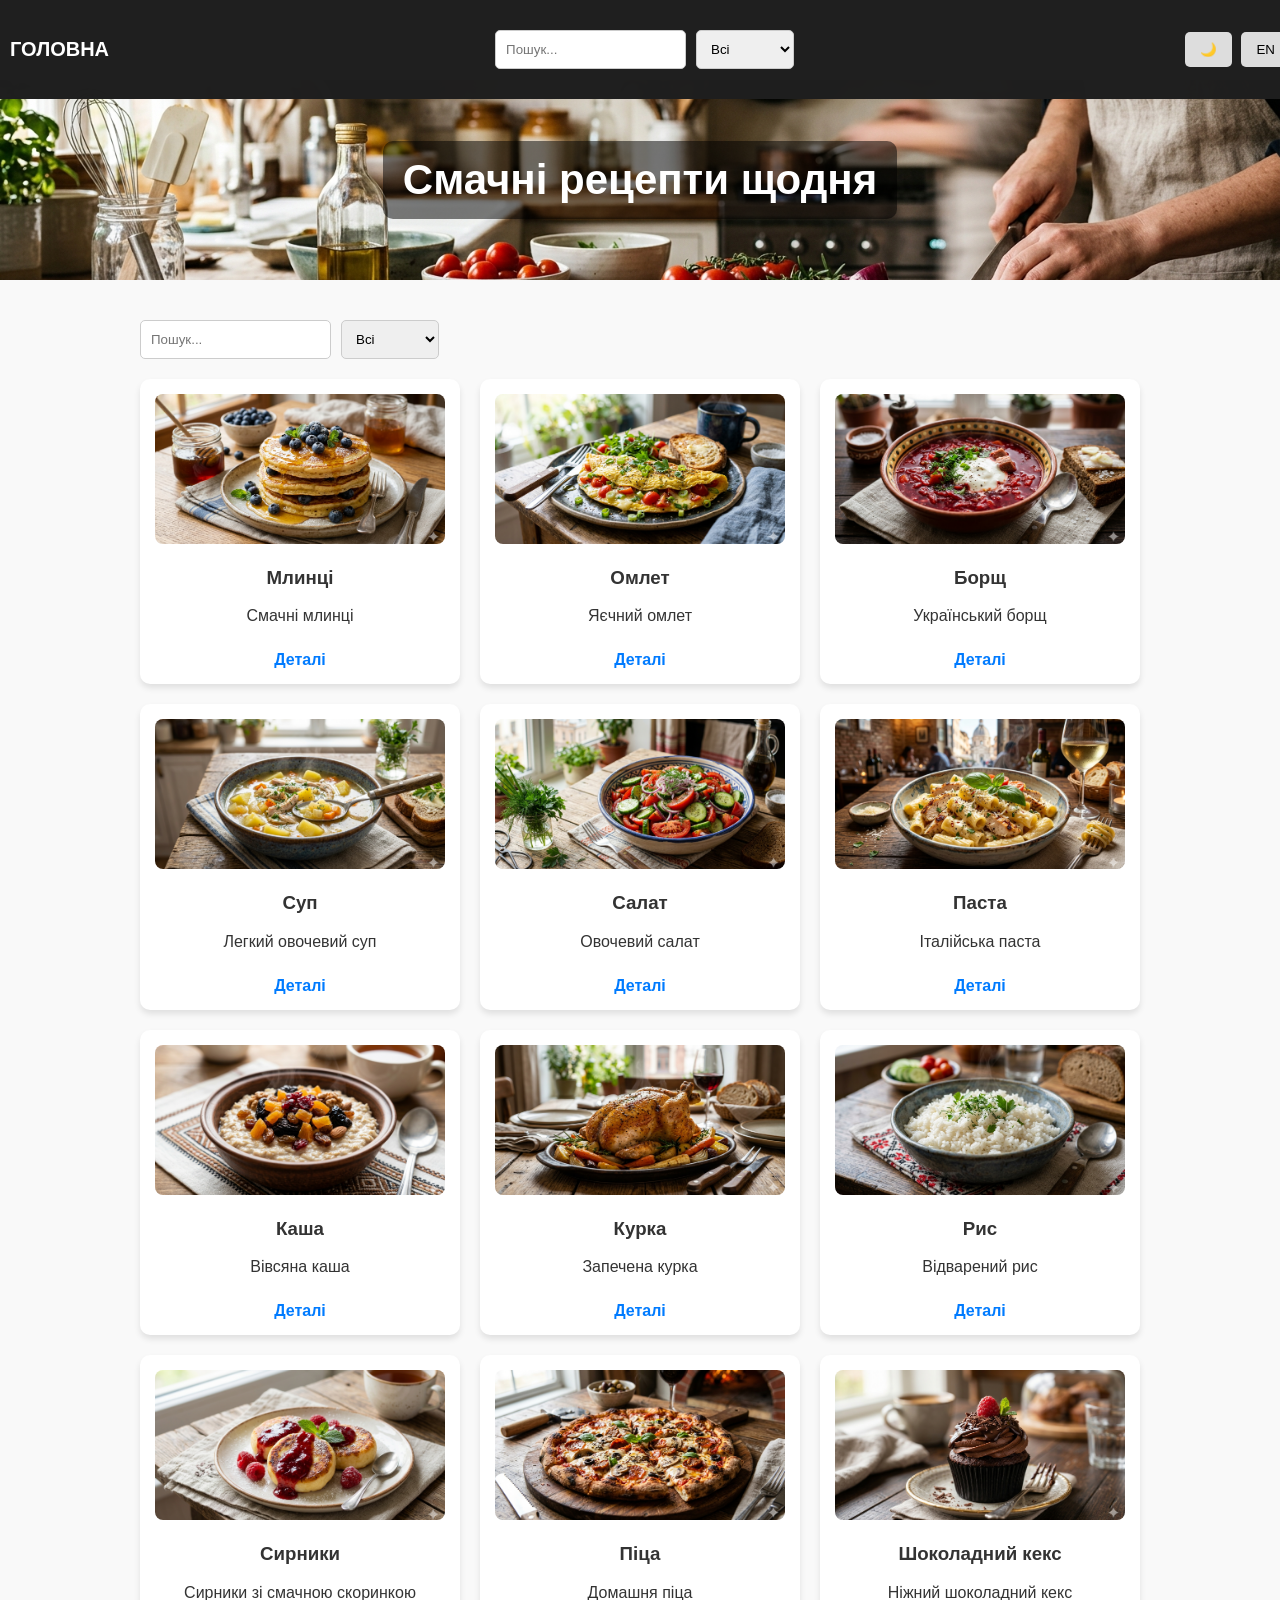
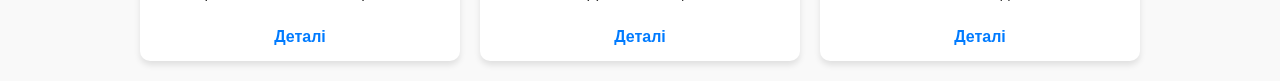
==== index.html @ 2b11c4c3 "Перший коміт сайту" ====
<!DOCTYPE html>
<html lang="uk">
<head>
    <meta charset="UTF-8">
    <meta name="viewport" content="width=device-width, initial-scale=1.0">
    <title>Рецепти</title>
    <link rel="stylesheet" href="style.css">
    <script src="app.js" defer></script>
    <link rel="icon" type="image/png" href="img/favicon.png">
</head>
<body>


<div id="header">
    <div class="header">

        <div class="nav-bar">
            <a href="index.html" class="logo" id="homeText">ГОЛОВНА</a>

            <div class="search-bar">
                <input type="text" id="search" placeholder="Пошук...">
                <select id="filter">
                    <option value="all" id="optAll">Всі</option>
                    <option value="breakfast" id="optBreakfast">Сніданок</option>
                    <option value="lunch" id="optLunch">Обід</option>
                    <option value="dinner" id="optDinner">Вечеря</option>
                </select>
            </div>

            <div class="controls">
                <button id="themeToggle">🌙</button>
                <button id="langToggle">EN</button>
            </div>
        </div>

    </div>
</div>

<section class="hero">
    <h2 id="heroText">Смачні рецепти щодня</h2>
</section>

<main class="container">


    <div class="search-bar">
        <input type="text" id="search" placeholder="Пошук...">
        <select id="filter">
            <option value="all">Всі</option>
            <option value="breakfast">Сніданок</option>
            <option value="lunch">Обід</option>
            <option value="dinner">Вечеря</option>
        </select>
    </div>

    <div id="recipes" class="grid"></div>

</main>

</body>
</html>
---- style.css ----
:root {
    --bg-color: #f9f9f9;
    --text-color: #333;
    --card-bg: #fff;
}

#header {
    position: fixed;   /* фіксує */
    top: 0;
    left: 0;
    width: 100%;
    z-index: 1000;
}

#header .header {
    background-color: rgba(31, 30, 30, 0.9);
    padding: 10px 0;
}

#header .nav-bar {
    display: flex;
    justify-content: center;
    align-items: center;
}

#header h1 {
    color: white;
    margin: 0;
}

#header a {
    text-decoration: none;
}

/* ФІКСОВАНА ПАНЕЛЬ */
#header {
    position: fixed;
    top: 0;
    left: 0;
    width: 100%;
    background: rgba(31, 30, 30, 0.95);
    z-index: 1000;
}

.nav-bar {
    display: flex;
    align-items: center;
    justify-content: space-between;
    max-width: 1100px;
    margin: auto;
    padding: 10px;
}

/* ЛОГО */
.logo {
    color: white;
    font-weight: bold;
    text-decoration: none;
    font-size: 20px;
}

/* ПОШУК */
.search-bar {
    display: flex;
    gap: 10px;
}

/* КНОПКИ */
.controls button {
    margin-left: 5px;
}

/* HERO */
.hero {
    margin-top: 80px;
    height: 200px;
    background: url('img/one.png') center/cover no-repeat;
    display: flex;
    align-items: center;
    justify-content: center;
    color: white;
    font-size: 28px;
    font-weight: bold;
}



.hero h2 {
    
    background: rgba(0, 0, 0, 0.5); 
    padding: 15px 20px;
    border-radius: 10px;
}


/* КОНТЕНТ */
main {
    margin-top: 20px;
}

main {
    margin-top: 80px;
}

#header .nav-bar{
    display: flex;
    align-items: center;
    justify-content: space-between;
    width: 100%;
    height: 100%;
    max-width: 1300px;
    padding: 0 10px;
}


body.dark {
    --bg-color: #1e1e1e;
    --text-color: #f5f5f5;
    --card-bg: #2d2d2d;
}

body {
    font-family: 'Segoe UI', Tahoma, Geneva, Verdana, sans-serif;
    margin: 0;
    padding: 0;
    background-color: var(--bg-color);
    color: var(--text-color);
    transition: 0.3s;
}

.container {
    max-width: 1000px;
    margin: 0 auto;
    padding: 20px;
}

 

.search-bar {
    display: flex;
    gap: 10px;
    margin: 20px 0;
}

input, select {
    padding: 10px;
    border-radius: 5px;
    border: 1px solid #ccc;
}

.grid {
    display: grid;
    grid-template-columns: repeat(auto-fill, minmax(250px, 1fr));
    gap: 20px;
}

.card {
    background: var(--card-bg);
    padding: 15px;
    border-radius: 10px;
    box-shadow: 0 4px 6px rgba(0,0,0,0.1);
    text-align: center;
}

.card img {
    width: 100%;
    height: 150px;
    object-fit: cover;
    border-radius: 8px;
}

.card a {
    display: inline-block;
    margin-top: 10px;
    text-decoration: none;
    color: #007bff;
    font-weight: bold;
}

.recipe-details img {
    max-width: 100%;
    height: auto;
    border-radius: 15px;
}

button {
    cursor: pointer;
    padding: 10px 15px;
    border: none;
    border-radius: 5px;
    background: #ddd;
}

button:hover {
    background: #ccc;
}
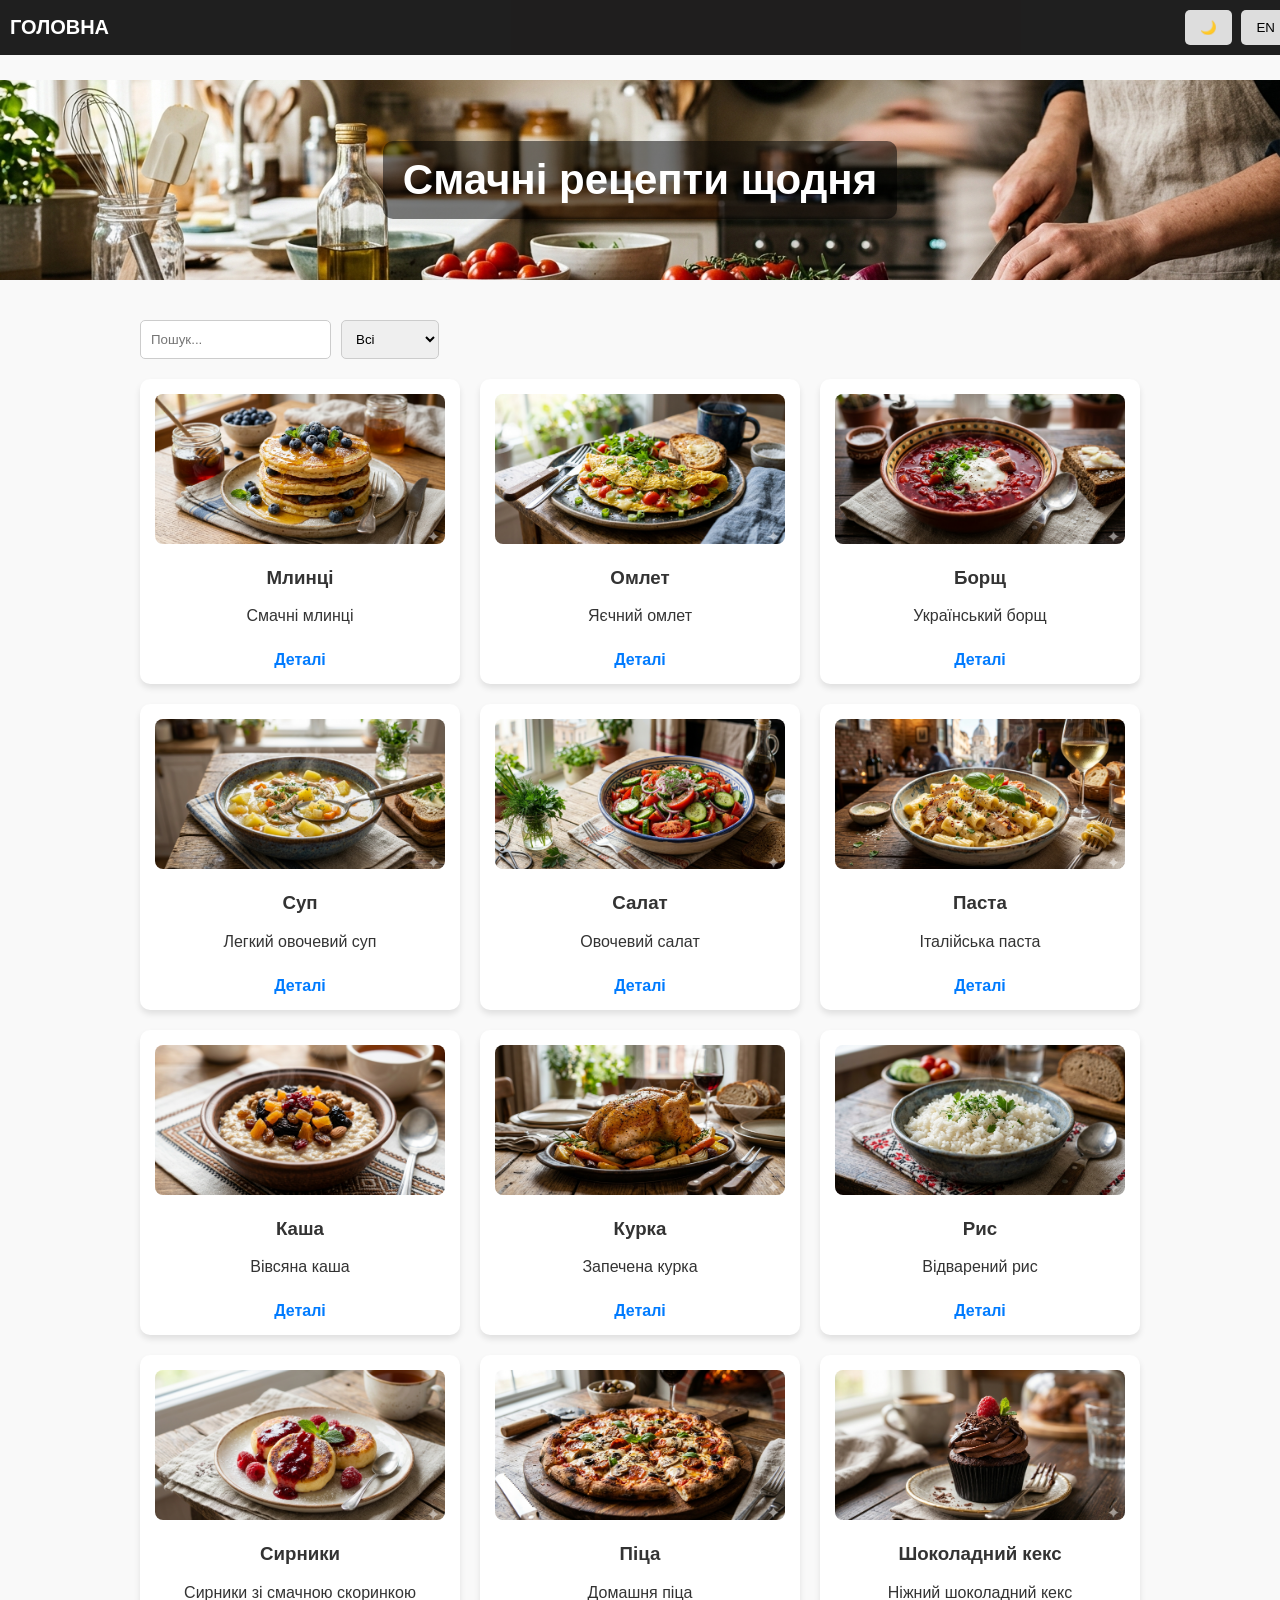
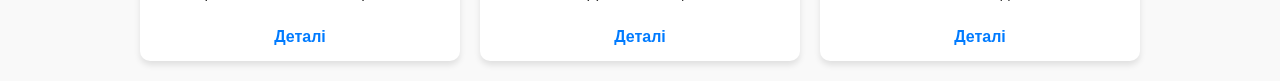
==== commit 84472e6d: "Update index.html" ====
--- a/index.html
+++ b/index.html
@@ -16,16 +16,6 @@
 
         <div class="nav-bar">
             <a href="index.html" class="logo" id="homeText">ГОЛОВНА</a>
-
-            <div class="search-bar">
-                <input type="text" id="search" placeholder="Пошук...">
-                <select id="filter">
-                    <option value="all" id="optAll">Всі</option>
-                    <option value="breakfast" id="optBreakfast">Сніданок</option>
-                    <option value="lunch" id="optLunch">Обід</option>
-                    <option value="dinner" id="optDinner">Вечеря</option>
-                </select>
-            </div>
 
             <div class="controls">
                 <button id="themeToggle">🌙</button>
@@ -58,4 +48,4 @@
 </main>
 
 </body>
-</html>+</html>
--- a/style.css
+++ b/style.css
@@ -5,7 +5,7 @@
 }
 
 #header {
-    position: fixed;   /* фіксує */
+    position: fixed; 
     top: 0;
     left: 0;
     width: 100%;
@@ -32,7 +32,6 @@
     text-decoration: none;
 }
 
-/* ФІКСОВАНА ПАНЕЛЬ */
 #header {
     position: fixed;
     top: 0;
@@ -70,7 +69,6 @@
     margin-left: 5px;
 }
 
-/* HERO */
 .hero {
     margin-top: 80px;
     height: 200px;
@@ -93,7 +91,6 @@
 }
 
 
-/* КОНТЕНТ */
 main {
     margin-top: 20px;
 }
@@ -193,4 +190,4 @@
 
 button:hover {
     background: #ccc;
-}+}
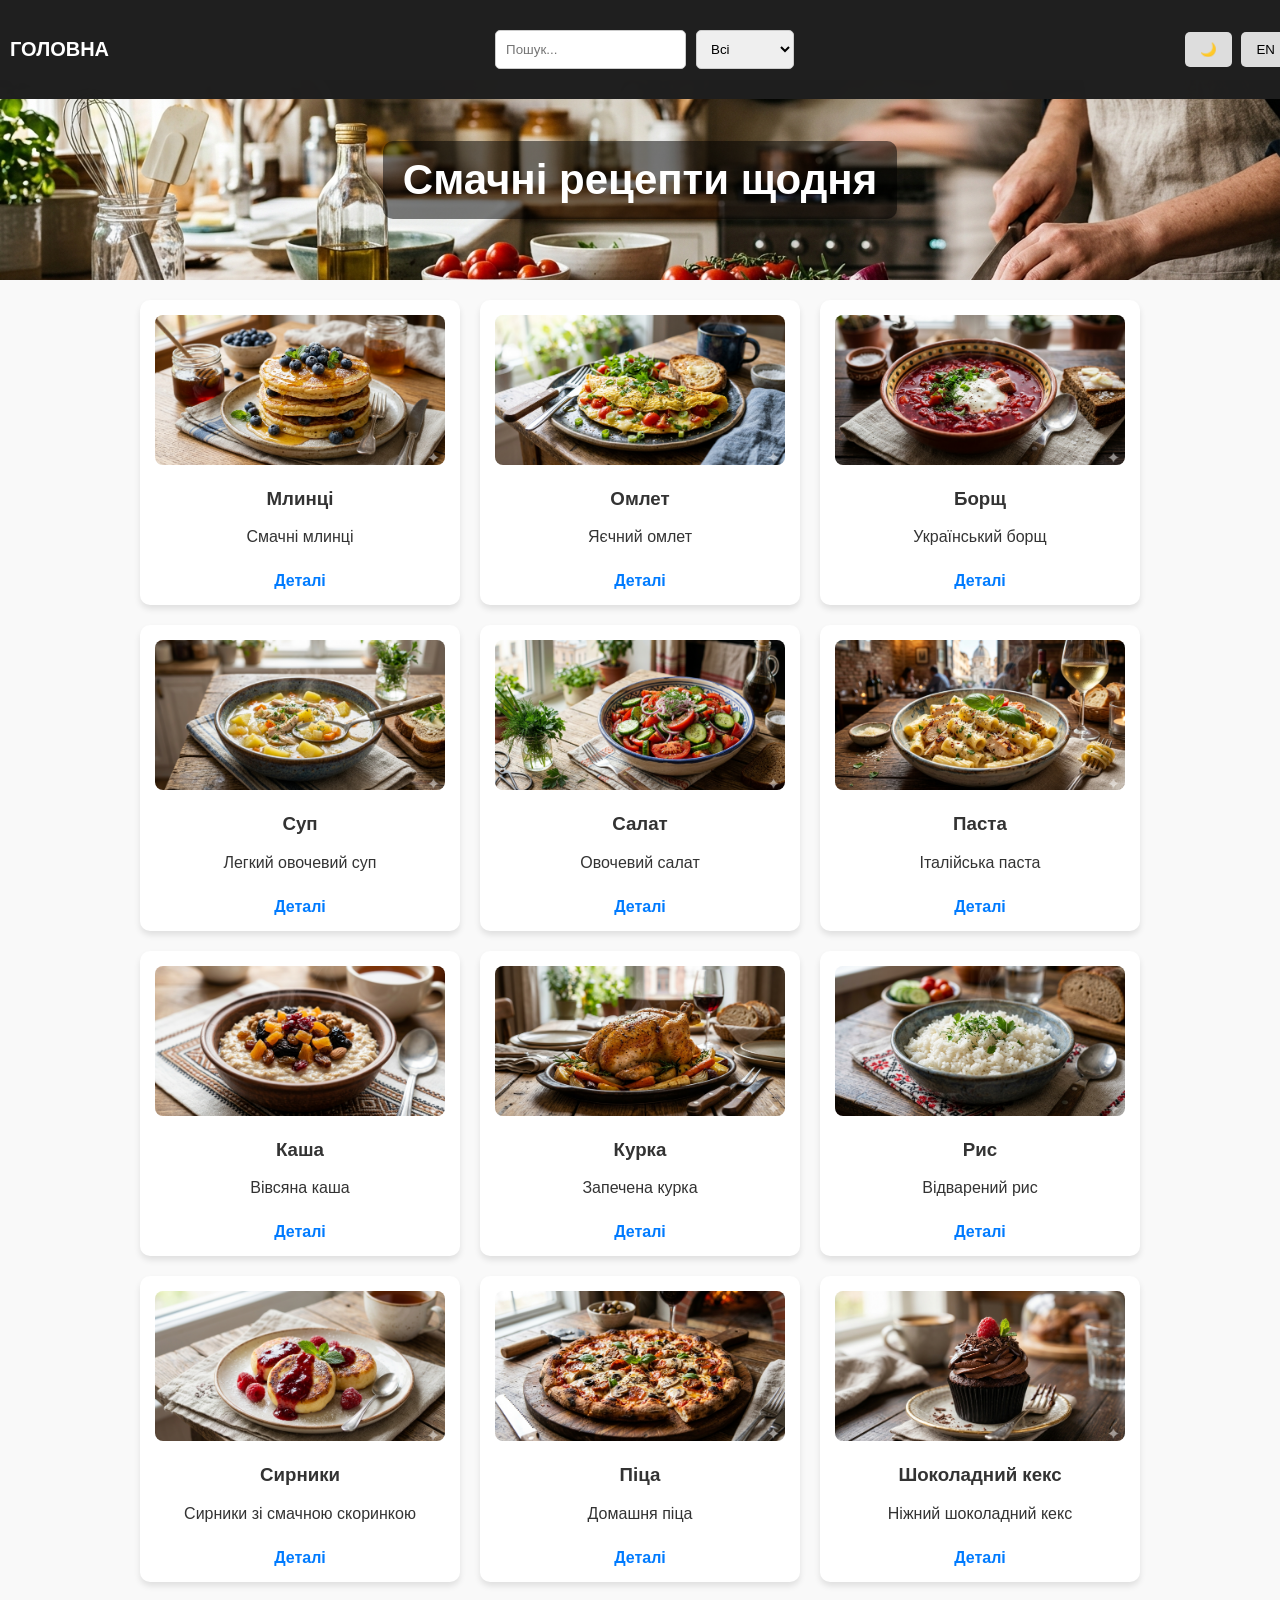
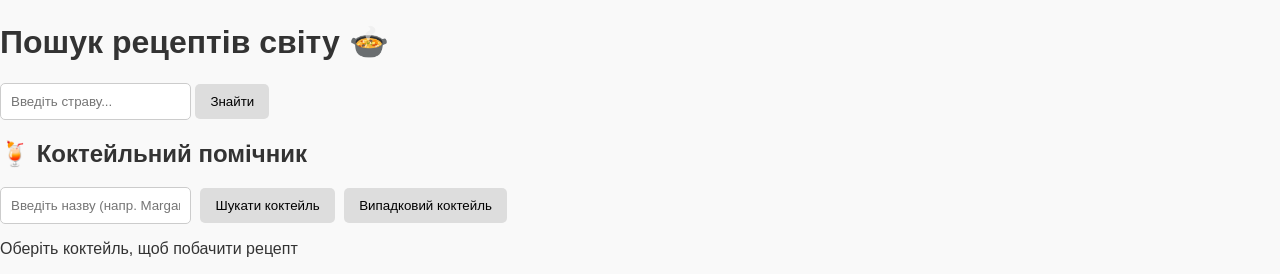
==== commit 6407587d: "Update index.html" ====
--- a/index.html
+++ b/index.html
@@ -3,26 +3,33 @@
 <head>
     <meta charset="UTF-8">
     <meta name="viewport" content="width=device-width, initial-scale=1.0">
-    <title>Рецепти</title>
+    <title>Пошук рецептів світу 🍲🍹</title>
     <link rel="stylesheet" href="style.css">
-    <script src="app.js" defer></script>
     <link rel="icon" type="image/png" href="img/favicon.png">
 </head>
 <body>
 
-
 <div id="header">
     <div class="header">
-
         <div class="nav-bar">
             <a href="index.html" class="logo" id="homeText">ГОЛОВНА</a>
+
+            <div class="search-bar">
+                <input type="text" id="search" placeholder="Пошук...">
+                <select id="filter">
+                    <option value="all" id="optAll">Всі</option>
+                    <option value="breakfast" id="optBreakfast">Сніданок</option>
+                    <option value="lunch" id="optLunch">Обід</option>
+                    <option value="dinner" id="optDinner">Вечеря</option>
+                    <option value="desserts" id="optDesserts">Десерти</option>
+                </select>
+            </div>
 
             <div class="controls">
                 <button id="themeToggle">🌙</button>
                 <button id="langToggle">EN</button>
             </div>
         </div>
-
     </div>
 </div>
 
@@ -31,21 +38,30 @@
 </section>
 
 <main class="container">
-
-
-    <div class="search-bar">
-        <input type="text" id="search" placeholder="Пошук...">
-        <select id="filter">
-            <option value="all">Всі</option>
-            <option value="breakfast">Сніданок</option>
-            <option value="lunch">Обід</option>
-            <option value="dinner">Вечеря</option>
-        </select>
-    </div>
-
     <div id="recipes" class="grid"></div>
-
 </main>
 
+<div class="api-recipes">
+    <h1 id="apiTitle">Пошук рецептів світу 🍲</h1>
+    <div class="search-box">
+        <input type="text" id="mealInput" placeholder="Введіть страву...">
+        <button id="searchBtnMeal">Знайти</button>
+    </div>
+    <div id="result"></div>
+</div>
+
+<div class="cocktails-section">
+    <h2>🍹 Коктейльний помічник</h2>
+    <div class="controls">
+        <input type="text" id="cocktailSearchInput" placeholder="Введіть назву (напр. Margarita)">
+        <button id="cocktailSearchBtn">Шукати коктейль</button>
+        <button id="randomCocktailBtn" class="secondary">Випадковий коктейль</button>
+    </div>
+    <div id="cocktailResult" class="result-container">
+        <p class="placeholder">Оберіть коктейль, щоб побачити рецепт</p>
+    </div>
+</div>
+
+<script src="app.js"></script>
 </body>
 </html>
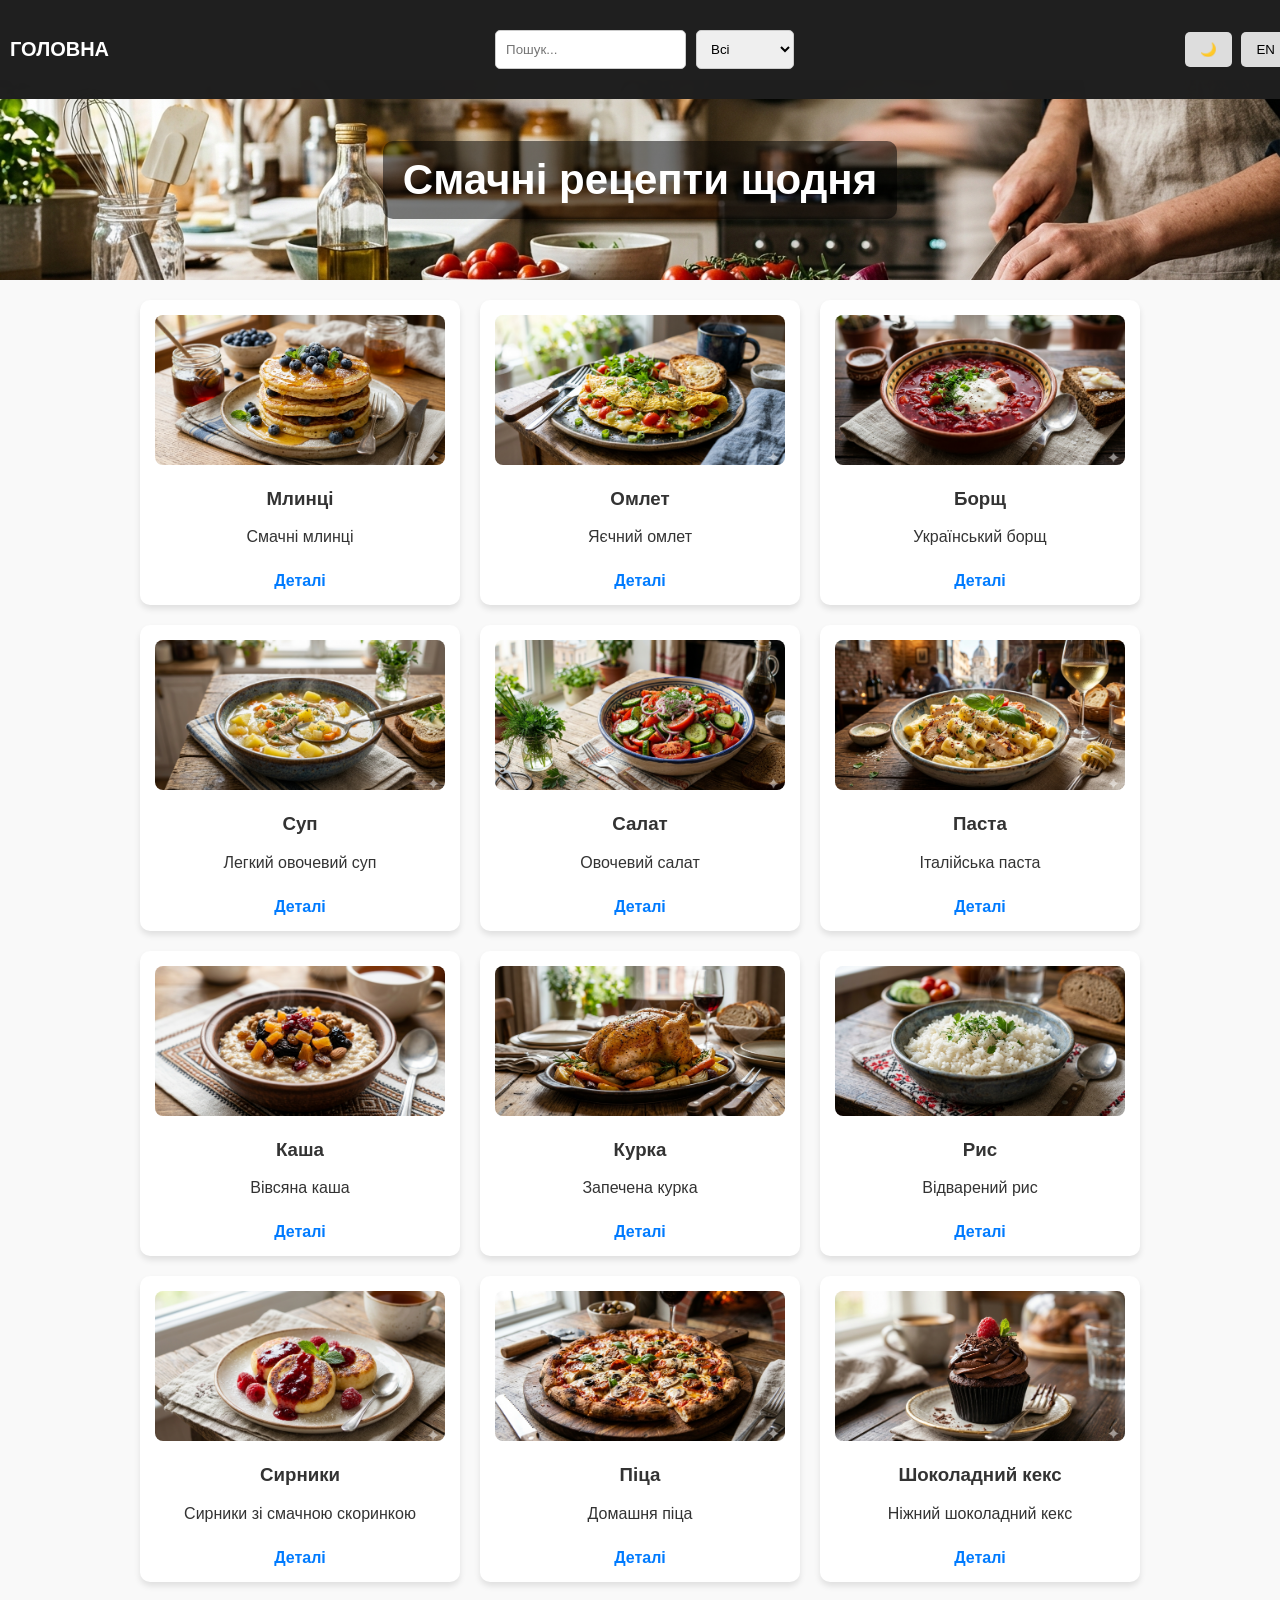
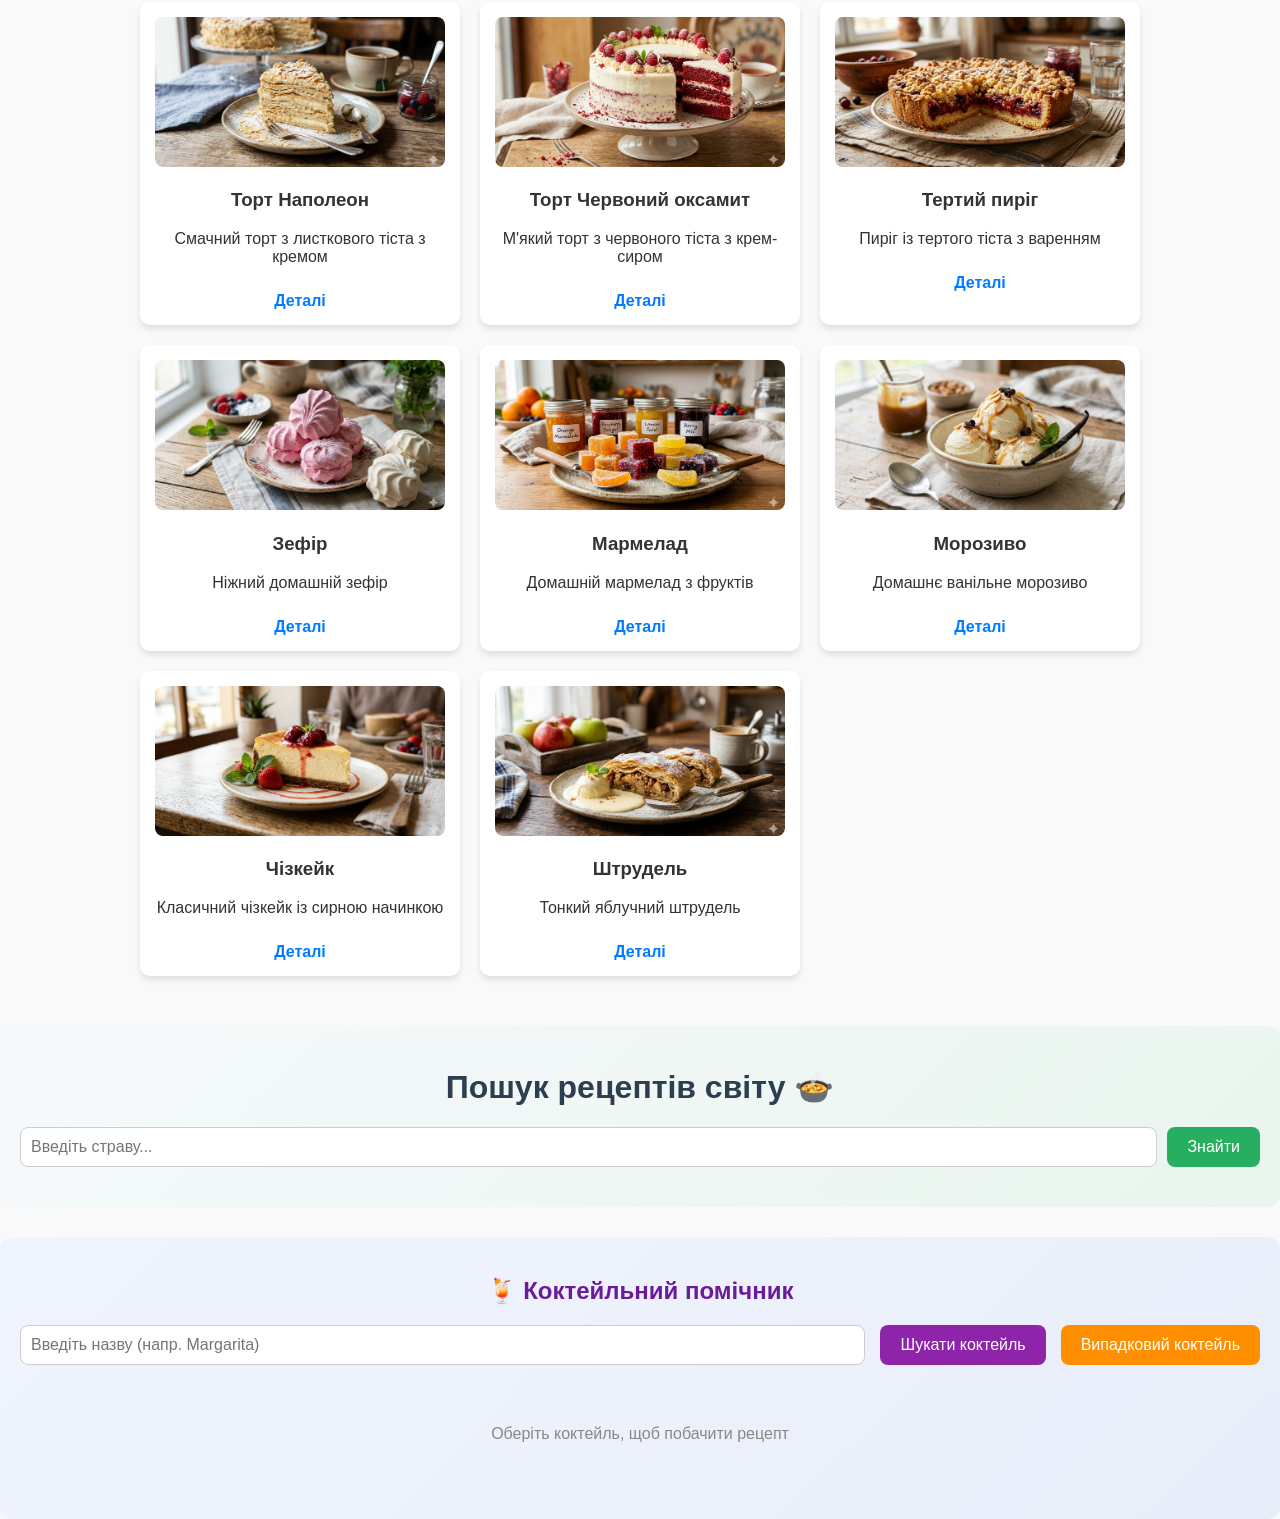
==== commit 4571d81e: "Update index.html" ====
--- a/index.html
+++ b/index.html
@@ -3,7 +3,7 @@
 <head>
     <meta charset="UTF-8">
     <meta name="viewport" content="width=device-width, initial-scale=1.0">
-    <title>Пошук рецептів світу 🍲🍹</title>
+    <title>Рецепти для всіх🍲🍹</title>
     <link rel="stylesheet" href="style.css">
     <link rel="icon" type="image/png" href="img/favicon.png">
 </head>
--- a/style.css
+++ b/style.css
@@ -5,7 +5,7 @@
 }
 
 #header {
-    position: fixed; 
+    position: fixed;
     top: 0;
     left: 0;
     width: 100%;
@@ -50,7 +50,6 @@
     padding: 10px;
 }
 
-/* ЛОГО */
 .logo {
     color: white;
     font-weight: bold;
@@ -58,13 +57,11 @@
     font-size: 20px;
 }
 
-/* ПОШУК */
 .search-bar {
     display: flex;
     gap: 10px;
 }
 
-/* КНОПКИ */
 .controls button {
     margin-left: 5px;
 }
@@ -81,16 +78,12 @@
     font-weight: bold;
 }
 
-
-
 .hero h2 {
-    
-    background: rgba(0, 0, 0, 0.5); 
+    background: rgba(0, 0, 0, 0.5);
     padding: 15px 20px;
     border-radius: 10px;
 }
 
-
 main {
     margin-top: 20px;
 }
@@ -99,7 +92,7 @@
     margin-top: 80px;
 }
 
-#header .nav-bar{
+#header .nav-bar {
     display: flex;
     align-items: center;
     justify-content: space-between;
@@ -108,7 +101,6 @@
     max-width: 1300px;
     padding: 0 10px;
 }
-
 
 body.dark {
     --bg-color: #1e1e1e;
@@ -131,8 +123,6 @@
     padding: 20px;
 }
 
- 
-
 .search-bar {
     display: flex;
     gap: 10px;
@@ -191,3 +181,215 @@
 button:hover {
     background: #ccc;
 }
+
+.api-recipes {
+    background: linear-gradient(135deg, #f6f9fc, #e9f5ee);
+    padding: 20px;
+    border-radius: 12px;
+    margin-top: 30px;
+}
+
+.api-recipes h1 {
+    text-align: center;
+    color: #2c3e50;
+}
+
+.api-recipes .search-box {
+    display: flex;
+    gap: 10px;
+    margin: 20px 0;
+}
+
+.api-recipes input {
+    flex: 1;
+    padding: 10px;
+    border: 1px solid #ccc;
+    border-radius: 8px;
+    font-size: 16px;
+}
+
+.api-recipes input:focus {
+    border-color: #27ae60;
+    outline: none;
+}
+
+.api-recipes button {
+    padding: 10px 20px;
+    background: #27ae60;
+    color: white;
+    border: none;
+    border-radius: 8px;
+    cursor: pointer;
+    font-size: 16px;
+}
+
+.api-recipes button:hover {
+    background: #219150;
+}
+
+.api-recipes .meal-card {
+    background: white;
+    border-radius: 12px;
+    padding: 20px;
+    margin-top: 20px;
+    box-shadow: 0 10px 25px rgba(0,0,0,0.1);
+    animation: fadeIn 0.5s ease-in-out;
+}
+
+.api-recipes .meal-card h2 {
+    margin-bottom: 10px;
+    color: #27ae60;
+}
+
+.api-recipes .meal-card h3 {
+    margin-top: 15px;
+}
+
+.api-recipes .meal-card a {
+    color: #e74c3c;
+    text-decoration: none;
+    font-weight: bold;
+}
+
+.api-recipes .meal-card a:hover {
+    text-decoration: underline;
+}
+
+.api-recipes .error {
+    color: #e74c3c;
+    font-weight: bold;
+}
+
+.api-recipes .meal-card {
+    text-align: center;
+    color: #222;
+}
+
+.api-recipes .meal-card img {
+    width: 500px;
+    max-width: 100%;
+    display: block;
+    margin: 15px auto;
+    border-radius: 10px;
+}
+
+.api-recipes .meal-card h2,
+.api-recipes .meal-card p {
+    color: #222;
+}
+
+.cocktails-section {
+    background: linear-gradient(135deg, #f0f4ff, #e8eef9);
+    padding: 20px;
+    border-radius: 12px;
+    margin-top: 30px;
+}
+
+body.dark .cocktails-section {
+    background: linear-gradient(135deg, #2a2a3a, #222232);
+}
+
+.cocktails-section h2 {
+    text-align: center;
+    color: #6a1b9a;
+}
+
+body.dark .cocktails-section h2 {
+    color: #ce93d8;
+}
+
+.cocktails-section .controls {
+    display: flex;
+    gap: 10px;
+    margin: 20px 0;
+    justify-content: center;
+    flex-wrap: wrap;
+}
+
+.cocktails-section input {
+    flex: 1;
+    padding: 10px;
+    border: 1px solid #ccc;
+    border-radius: 8px;
+    font-size: 16px;
+    min-width: 200px;
+}
+
+.cocktails-section button {
+    padding: 10px 20px;
+    background: #8e24aa;
+    color: white;
+    border: none;
+    border-radius: 8px;
+    cursor: pointer;
+    font-size: 16px;
+}
+
+.cocktails-section button.secondary {
+    background: #ff8f00;
+}
+
+.cocktails-section button:hover {
+    filter: brightness(0.9);
+}
+
+.cocktails-section .cocktail-card {
+    background: white;
+    border-radius: 12px;
+    padding: 20px;
+    margin-top: 20px;
+    box-shadow: 0 10px 25px rgba(0,0,0,0.1);
+    animation: fadeIn 0.5s ease-in-out;
+    text-align: center;
+    color: #222;
+}
+
+body.dark .cocktails-section .cocktail-card {
+    background: #2d2d2d;
+    color: #f5f5f5;
+}
+
+.cocktails-section .cocktail-card img {
+    width: 500px;
+    max-width: 100%;
+    display: block;
+    margin: 15px auto;
+    border-radius: 10px;
+}
+
+.cocktails-section .cocktail-card ul {
+    text-align: left;
+    display: inline-block;
+    margin: 0 auto;
+}
+
+.cocktails-section .placeholder {
+    text-align: center;
+    padding: 40px;
+    color: #888;
+}
+
+@keyframes fadeIn {
+    from {
+        opacity: 0;
+        transform: translateY(10px);
+    }
+    to {
+        opacity: 1;
+        transform: translateY(0);
+    }
+}
+
+@media (max-width: 700px) {
+    .nav-bar {
+        flex-direction: column;
+        gap: 10px;
+    }
+    .search-bar {
+        width: 100%;
+        justify-content: center;
+    }
+    .controls {
+        margin-top: 5px;
+    }
+}
